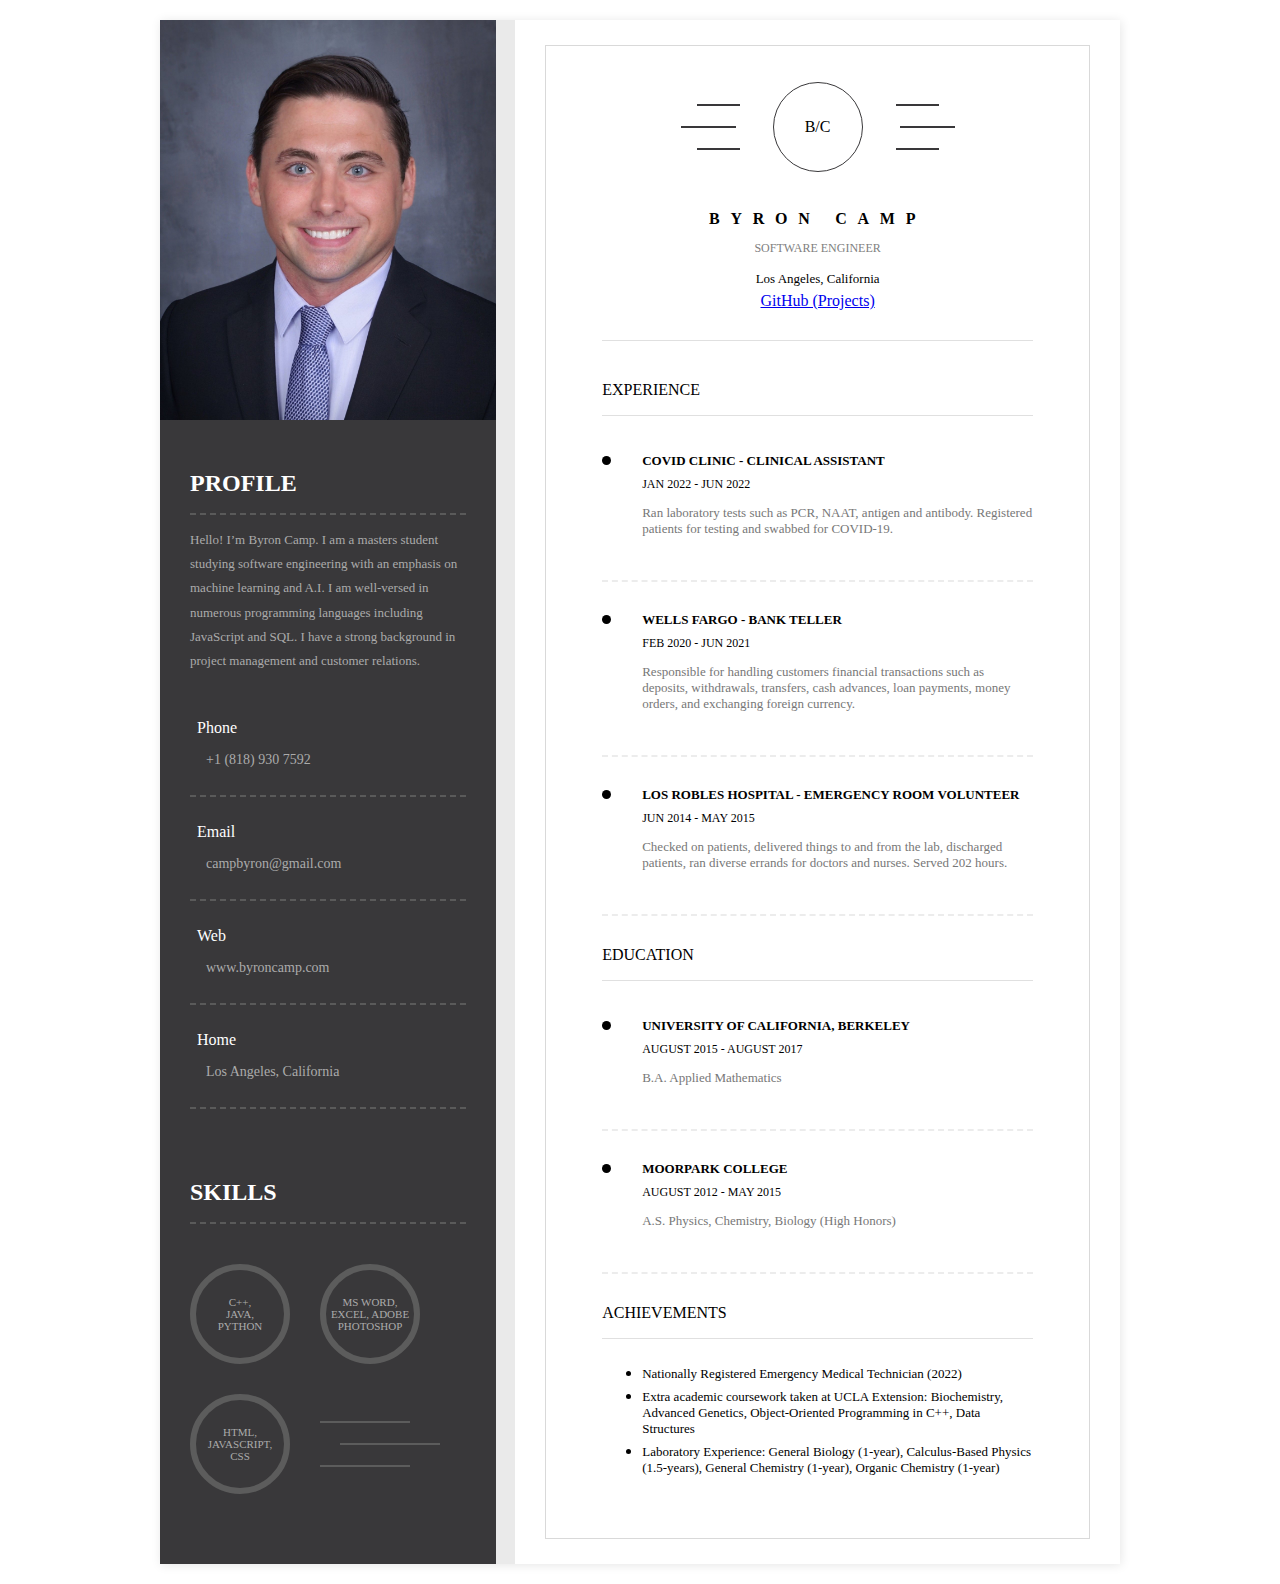
==== index.html @ 0280ff13 "Update index.html" ====
<!DOCTYPE html>
<html lang="en-us">
    <head>
        <meta charset="UTF-8">
        <title>Byron Camp</title>
        <link href="Template.css" rel="stylesheet" type="text/css">
        <meta name="viewport" content="width=device-width, initial-scale=1.0">
    </head>
    <body>
<div class="container">
    <div class="profile">
      <div class="profile-photo"></div>
      <div class="profile-info">
        <h2 class="heading heading-light">
        Profile
      </h2>
      <p class="profile-text">
        Hello! I’m Byron Camp. I am a masters student studying software engineering with an emphasis on machine learning and A.I. I am well-versed in numerous programming languages including JavaScript and SQL. I have a strong background in project management and customer relations.
      </p>
        <div class="contacts">
          <div class="contacts-item">
             <h3 class="contacts-title">
               <i class="fas fa-phone-volume"></i>
               Phone
            </h3>
            <a href="tel:+18189307592" class="contacts-text">+1 (818) 930 7592</a>
          </div>
          <div class="contacts-item">
            <h3 class="contacts-title">
               <i class="fas fa-envelope"></i>
               Email
            </h3>
            <a href="mailto:campbyron@gmail.com" class="contacts-text">campbyron@gmail.com</a>
          </div>
          <div class="contacts-item">
            <h3 class="contacts-title">
               <i class="fas fa-globe-americas"></i>
               Web
            </h3>
            <a href="http://www.byroncamp.com" class="contacts-text">www.byroncamp.com</a>
          </div>
          <div class="contacts-item">
            <h3 class="contacts-title">
               <i class="fas fa-map-marker-alt"></i>
               Home
            </h3>
            <address class="contacts-text">
              Los Angeles, California <br>
            </address>
          </div>
        </div>
        <h2 class="heading heading-light">Skills</h2>
        <div class="languages">
          <div class="language">
            <center class="language-text">C++, <br> JAVA, <br>Python</center>
          </div>
          <div class="language">
            <center class="language-text">MS Word, Excel, Adobe Photoshop</center>
          </div>
          <div class="language">
            <center class="language-text">HTML, JavaScript, <br> CSS</center>
          </div>
          <div class="lines">
            <span class="line"></span>
            <span class="line"></span>
            <span class="line"></span>
          </div>
        </div>
      </div>
    </div>
    <div class="resume">
      <div class="resume-wrap">
        <div class="logo">
          <div class="logo-lines logo-lines_left">
            <span class="logo-line"></span>
            <span class="logo-line"></span>
            <span class="logo-line"></span>
          </div>
          <div class="logo-img">
            B/C
          </div>
          <div class="logo-lines logo-lines_right">
            <span class="logo-line"></span>
            <span class="logo-line"></span>
            <span class="logo-line"></span>
          </div>
        </div>
        <div class="about">
          <h1 class="name">Byron Camp</h1>
          <span class="position">Software Engineer</span>
          <address class="about-address">Los Angeles, California</address>
          <a class="weblink" href="https://github.com/byroncamp" target="_blank">GitHub (Projects)</a>
        </div>
        <div class="experience">
          <h2 class="heading heading_dark">
            Experience
          </h2>
          <ul class="list">
            <li class="list-item">
              <h4 class="list-item__title">Covid Clinic - Clinical Assistant</h4>
              <span class="list-item__date">Jan 2022 - Jun 2022</span>
              <p class="list-item__text"> Ran laboratory tests such as PCR, NAAT, antigen and antibody. Registered patients for testing and swabbed for COVID-19. </p>
            </li>
            <li class="list-item">
              <h4 class="list-item__title">Wells Fargo - Bank Teller</h4>
              <span class="list-item__date">Feb 2020 - Jun 2021</span>
              <p class="list-item__text">Responsible for handling customers financial transactions such as deposits, withdrawals, transfers, cash advances,
                loan payments, money orders, and exchanging foreign currency. 
              </p>
            </li>
            <li class="list-item">
              <h4 class="list-item__title">Los Robles Hospital - Emergency Room Volunteer</h4>
              <span class="list-item__date">Jun 2014 - May 2015</span>
              <p class="list-item__text"> Checked on patients, delivered things to and from the lab, discharged patients, ran diverse errands for doctors and nurses.
                Served 202 hours.
              </p>
            </li>
          </ul>
        </div>
        <div class="education">
          <h2 class="heading heading_dark">
            Education
          </h2>
          <ul class="list">
            <li class="list-item list-item">
              <h4 class="list-item__title">University of California, Berkeley</h4>
              <span class="list-item__date">August 2015 - August 2017</span>
              <p class="list-item__text">B.A. Applied Mathematics</p>
            </li>
            <li class="list-item list-item_">
              <h5 class="list-item__title">Moorpark College</h5>
              <span class="list-item__date">August 2012 - May 2015</span>
              <p class="list-item__text">A.S. Physics, Chemistry, Biology (High Honors)</p>
            </li>
          </ul>
        </div>
        <div class="skills">
          <h2 class="heading heading_dark heading_skills">
            Achievements
          </h2>
          
          
        <ul>
          <li>
            <address class="about-address">Nationally Registered Emergency Medical Technician (2022)</address>
          </li>
          <li>
            <address class="about-address">Extra academic coursework taken at UCLA Extension: Biochemistry, Advanced Genetics, Object-Oriented Programming in C++, 
            Data Structures</address>
          </li>
          <li>
            <address class="about-address">Laboratory Experience: General Biology (1-year), Calculus-Based Physics (1.5-years), General Chemistry (1-year), Organic Chemistry (1-year) </address>
          </li>
        
          </ul>
      
      </div>
    </div>
  </div>
  
  
</body>
  </html>
---- Template.css ----
html {
    box-sizing: border-box;
  }
  *, *:after, *:before {
    box-sizing: inherit;
  }
  .container {
    display: flex;
    max-width: 960px;
    background-color: #eaeaea;
    justify-content: space-between;
    margin: 20px auto;
    box-shadow: 1px 1px 10px rgba(0,0,0,0.1)
  }
  .profile {
    flex-basis: 35%;
    background-color: #39383a;
    color: #ababab;
  }
  .profile-photo {
    height: 400px;
    background-image: url("ByronMain.jpg");
    background-size: cover;
    background-position: top;
    background-repeat: no-repeat;
    max-width:100%;
    max-height:100%; 
  }
  .profile-info {
    padding-left: 30px;
    padding-right: 30px;
    padding-top: 50px;
    padding-bottom: 70px;
  }
  .profile-text {
    font-size: 13px;
    line-height: 24.19px;
    margin-bottom: 20px;
  }
  .heading {
    margin: 0;
    padding-bottom: 16px;
    text-transform: uppercase;
    font-weight: 700;
  }
  .heading-light {
    color: #ffffff;
    border-bottom: 2px #5a5a5a dashed;
  }
  .contacts {
    margin-bottom: 70px;
  }
  .contacts-title {
    color: #fff;
    margin-bottom: 13px;
    font-size: 16px;
    font-weight: 400;
  }
  .contacts-text {
    color: #ababab;
    text-decoration: none;
    padding-left: 16px;
    line-height: 20.97px;
    font-size: 14px;
  }
  .contacts-item {
    padding-top: 10px;
    padding-bottom: 24px;
    border-bottom: 2px #5a5a5a dashed;
  }
  address {
    font-style: normal;
  }
  .fas {
    margin-right: 7px;
  }
  .languages {
    display: flex;
    flex-wrap: wrap;
    padding-top: 40px;
  }
  .language {
    width: 100px;
    height: 100px;
    border: 6px solid #5c5c5c;
    border-radius: 50%;
    display: flex;
    justify-content: center;
    align-items: center;
    flex-direction: column;
    margin-bottom: 30px;
    margin-right: 30px;
  }
  .language:nth-child(3) {
    margin-bottom: 0;
  }
  .language-text {
    text-transform: uppercase;
    font-size: 11px
  }
  .languages-per {
    font-size: 15px;
    font-weight: 600;
  }
  .lines {
    display: flex;
    flex-direction: column;
    justify-content: center;
  }
  .line {
    display: block;
    width: 90px;
    height: 2px;
    background-color: #5c5c5c;
    margin-top: 10px;
    margin-bottom: 10px;
  }
  .line:nth-child(2) {
    width: 100px;
    margin-left: 20px;
  }
  .resume {
    padding: 25px 30px;
    flex-basis: 63%;
    background-color: #fff;
  }
  .resume-wrap {
    padding: 36px 56px;
    border: 1px solid rgba(168, 168, 168, 0.44);
    min-height: 100%;
  }
  .logo {
    display: flex;
    justify-content: center;
    margin-bottom: 38px;
  }
  .logo-img {
    width: 90px;
    height: 90px;
    border: 1px solid #39383a;
    border-radius: 50%;
    display: flex;
    justify-content: center;
    align-items: center;
  }
  .logo-lines {
    display: flex;
    align-items: center;
    justify-content: center;
    flex-direction: column;
    margin-left: 17px;
    margin-right: 17px;
  }
  .logo-line {
    width: 43px;
    height: 2px;
    background-color: #39383a;
    margin-top: 10px;
    margin-bottom: 10px;
  }
  .logo-lines_left .logo-line:nth-child(2) {
    margin-right: 20px;
    width: 55px;
  }
  .logo-lines_right .logo-line:nth-child(2) {
    margin-left: 20px;
    width: 55px;
  }
  .about {
    padding-bottom: 30px;
    border-bottom: 1px solid #e0e0e0;
    text-align: center;
    margin-bottom: 40px;
  }
  .name {
    font-size: 16px;
    text-transform: uppercase;
    letter-spacing: 10.75px;
    margin-bottom: 10px;
  }
  .position {
    display: inline-block;
    font-size: 12px;
    text-transform: uppercase;
    color: #808080;
    margin-bottom: 15px;
  }
  .about-address {
    font-size: 13px;
    margin-bottom: 5px;
    font-family: Roboto;
  }
  .about-contacts {
    font-size: 8px;
  }
  .about-contacts__link {
    text-decoration: none;
    color: #777777;
  }
  .heading_dark {
    font-size: 16px;
    font-weight: 400;
    border-bottom: 1px solid #e0e0e0;
    margin-bottom: 37px;
  }
  .list {
    list-style: none;
    padding-left: 0;
  }
  .list-item {
    position: relative;
    padding-left: 40px;
    padding-bottom: 30px;
    margin-bottom: 30px;
    border-bottom: 2px dashed #ececec;
  }
  .list-item:before {
    content: '';
    position: absolute;
    left: 0;
    top: 3px;
    width: 9px;
    height: 9px;
    border-radius: 50%;
    background-color: #000;
  }
  .list-item__title {
    font-size: 13px;
    text-transform: uppercase;
    margin-bottom: 5px;
  }.list-item__date {
    font-size: 12px;
    text-transform: uppercase;
  }
  .list-item__text {
    font-size: 13px;
    color: #777;
  }
  .list-item_non-border {
    border: none;
  }
  .heading_skills {
    margin-bottom: 25px;
  }
  .skills-list {
    list-style-type: none;
    padding-left: 0;
  }
  .skills-list__item {
    margin-bottom: 30px;
    text-transform: uppercase;
    font-size: 11px;
    display: flex;
    justify-content: space-between;
  }
  .level {
    width: 70%;
    height: 8px;
    border: 1px solid #39383a;
    position: relative;
  }
  .level:before {
    content: '';
    position: absolute;
    left: 0;
    top: 0;
    height: 100%;
    background-color: #898989;
  }
  .level-80:before {
    width: 80%;
  }
  .level-90:before {
    width: 90%;
  }
  .level-50:before {
    width: 50%;
  }
  
  @media (max-width: 1024px) {
    .container {
      width: 90%;
    }
  }
  
  @media (max-width: 992px) {
    .container {
      flex-direction: column;
      width: 70%;
    }
    .profile-photo {
      width: 200px;
      height: 200px;
      border: 3px solid #fff;
      margin: auto;
      margin-top: 40px;
    }
    .profile {
      position: relative;
    }
    .profile:before {
      content: '';
      width: 100%;
      height: 150px;
      background-color: #03A9F4;
      display: block;
      position: absolute;
    }
    .profile-photo {
      position: relative;
      z-index: 0;
    }
    .lines {
      display: none;
    }
  }
  @media (max-width: 768px) {
    .container {
      width: 80%;
    }
    .resume {
      padding: 10px;
    }
    .resume-wrap {
      padding-left: 20px;
      padding-right: 20px;
    }
    .list-item__title {
      font-size: 12px;
    }
    .list-item__date {
      font-size: 12px;
    }
    .list-item__text {
      font-size: 12px;
      line-height: 1.4;
    }
    .about-contacts__link {
      display: block;
      font-size: 13px;
    }
  }
  @media (max-width: 567px) {
    .logo-img {
      width: 70px;
      height: 70px;
    }
    .logo-lines {
      margin-left: 8px;
      margin-right: 8px;
    }
  }
  @media (max-width: 480px) {
    .logo {
      display: none;
    }
    .container {
      min-width: 320px;
    }
    .name {
      letter-spacing: normal;
    }
    .level {
      width: 50%;
    }
    
  }
 
.weblink:hover{
  font-family: Roboto;
  font-size: 16px;
  color: blue;
  font-style: normal;
  transition: color 0.1s;
}
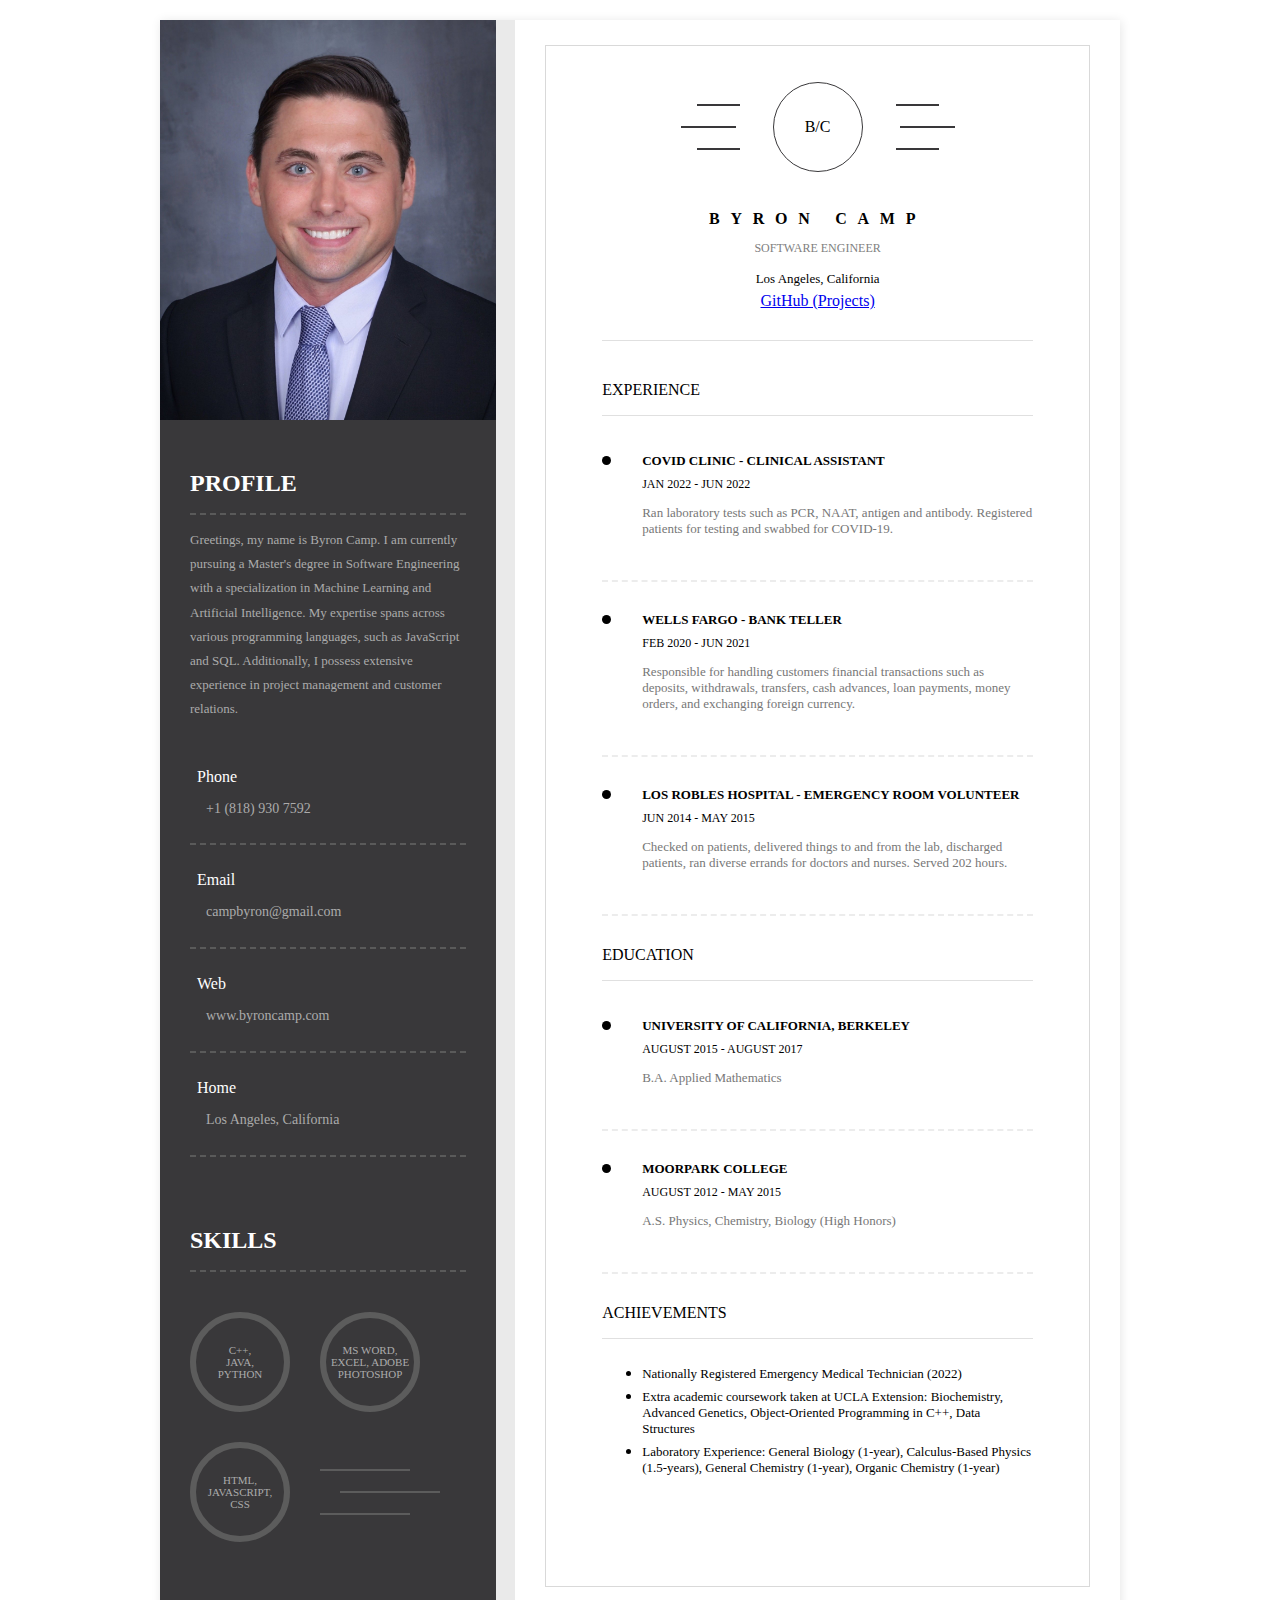
==== commit cd65ac40: "Update index.html" ====
--- a/index.html
+++ b/index.html
@@ -1,10 +1,9 @@
 <!DOCTYPE html>
 <html lang="en-us">
     <head>
-        <meta charset="UTF-8">
+        <meta charset="UTF-8" name="viewport" content="width=device-width, initial-scale=1.0">
         <title>Byron Camp</title>
         <link href="Template.css" rel="stylesheet" type="text/css">
-        <meta name="viewport" content="width=device-width, initial-scale=1.0">
     </head>
     <body>
 <div class="container">
@@ -15,7 +14,9 @@
         Profile
       </h2>
       <p class="profile-text">
-        Hello! I’m Byron Camp. I am a masters student studying software engineering with an emphasis on machine learning and A.I. I am well-versed in numerous programming languages including JavaScript and SQL. I have a strong background in project management and customer relations.
+       Greetings, my name is Byron Camp. I am currently pursuing a Master's degree in Software Engineering with a specialization in Machine Learning and Artificial Intelligence. 
+       My expertise spans across various programming languages, such as JavaScript and SQL. 
+       Additionally, I possess extensive experience in project management and customer relations.
       </p>
         <div class="contacts">
           <div class="contacts-item">
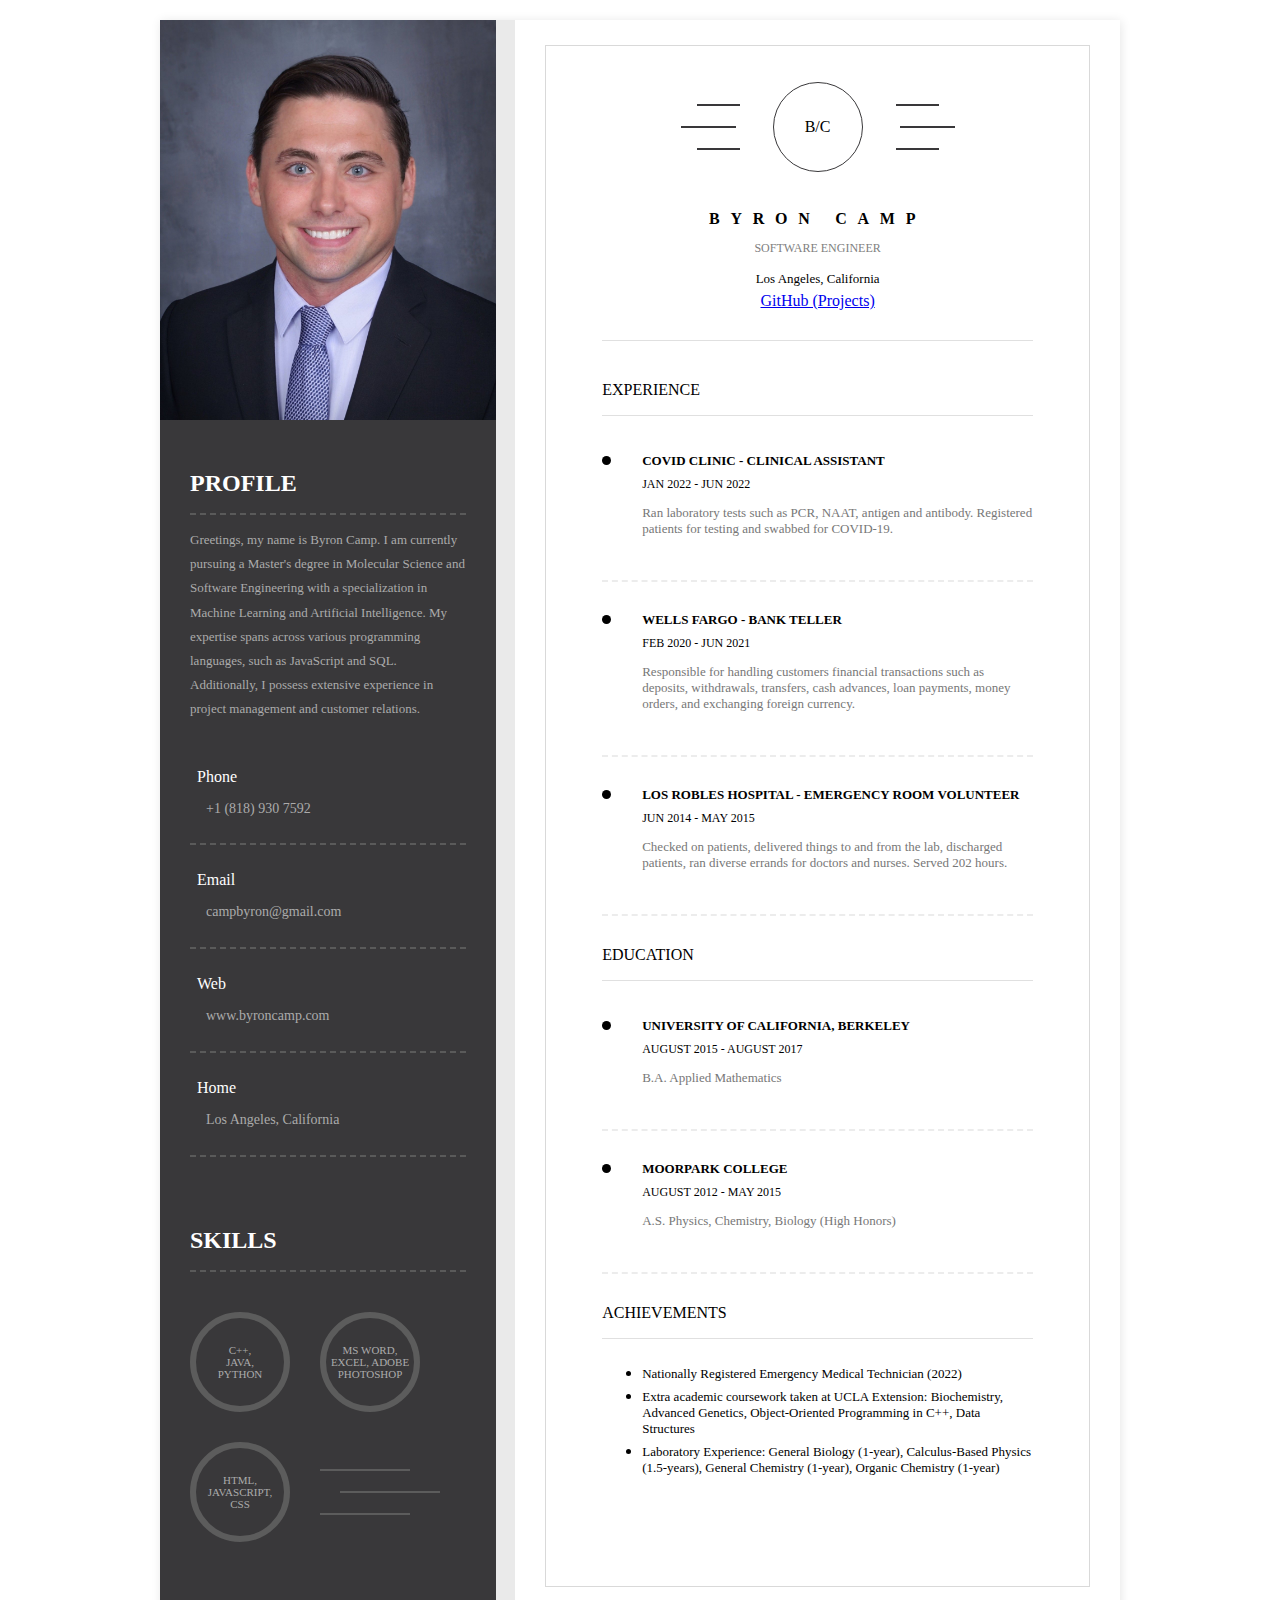
==== commit 9702f184: "Update index.html" ====
--- a/index.html
+++ b/index.html
@@ -14,7 +14,7 @@
         Profile
       </h2>
       <p class="profile-text">
-       Greetings, my name is Byron Camp. I am currently pursuing a Master's degree in Software Engineering with a specialization in Machine Learning and Artificial Intelligence. 
+       Greetings, my name is Byron Camp. I am currently pursuing a Master's degree in Molecular Science and Software Engineering with a specialization in Machine Learning and Artificial Intelligence. 
        My expertise spans across various programming languages, such as JavaScript and SQL. 
        Additionally, I possess extensive experience in project management and customer relations.
       </p>
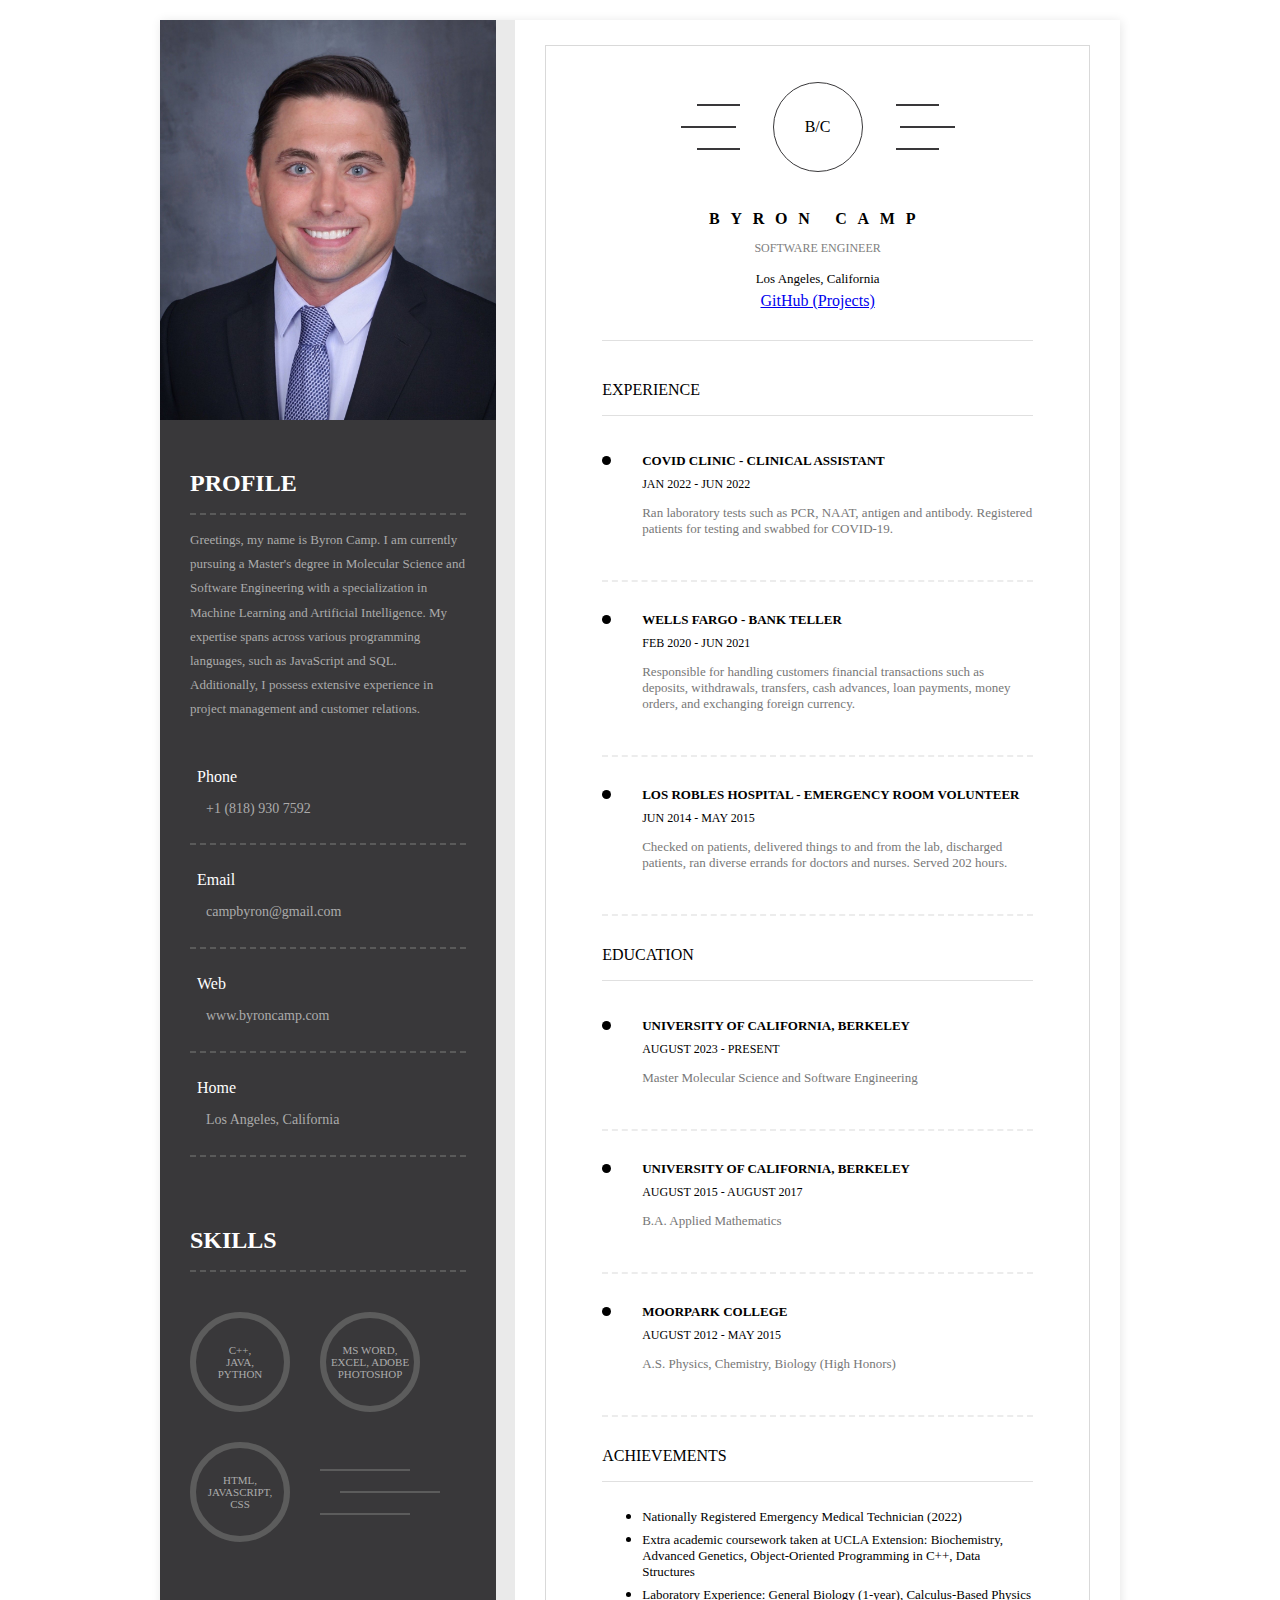
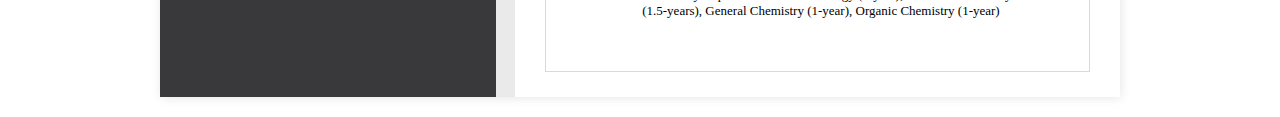
==== commit f6ec4d17: "Update index.html" ====
--- a/index.html
+++ b/index.html
@@ -123,7 +123,12 @@
             Education
           </h2>
           <ul class="list">
-            <li class="list-item list-item">
+            <li class="list-item list-item_">
+              <h5 class="list-item__title">University of California, Berkeley</h5>
+              <span class="list-item__date">August 2023 - Present</span>
+              <p class="list-item__text">Master Molecular Science and Software Engineering</p>
+            </li>
+              <li class="list-item list-item">
               <h4 class="list-item__title">University of California, Berkeley</h4>
               <span class="list-item__date">August 2015 - August 2017</span>
               <p class="list-item__text">B.A. Applied Mathematics</p>
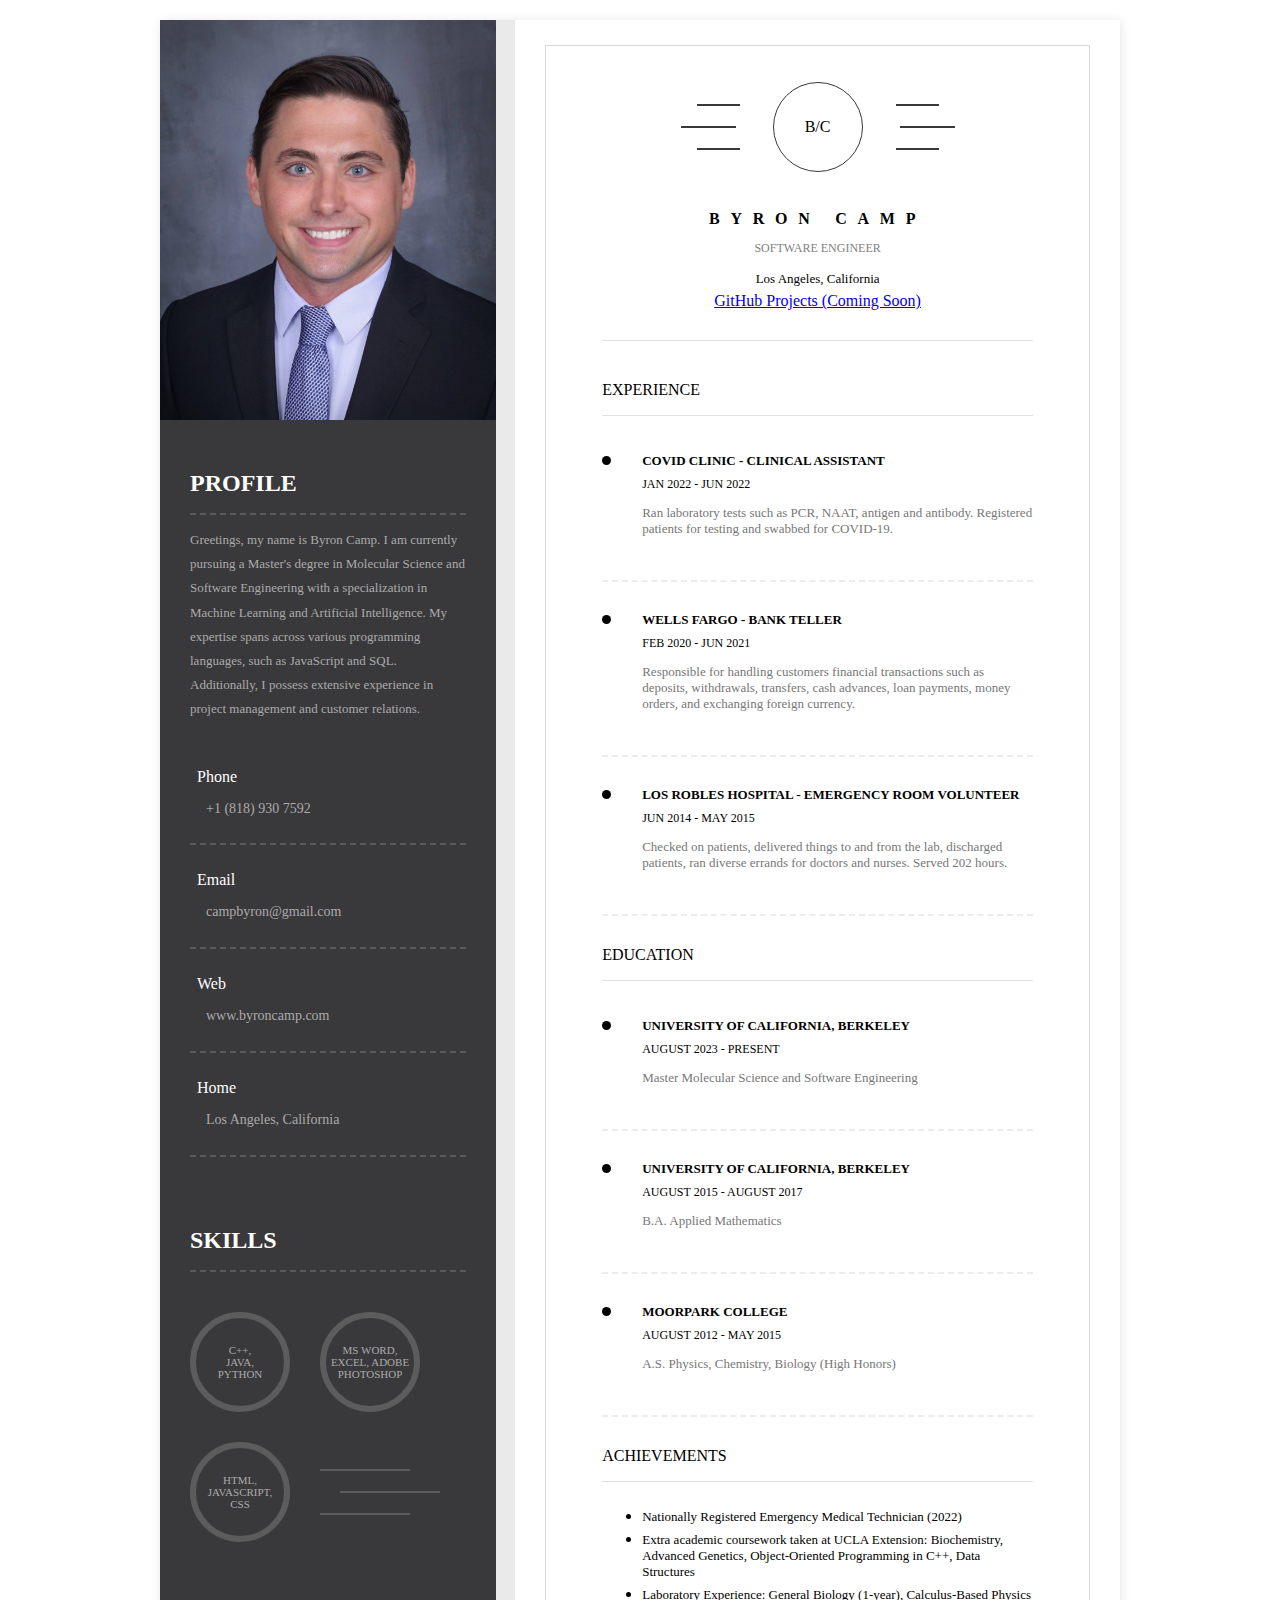
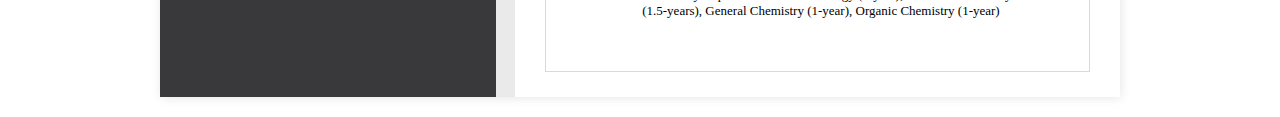
==== commit c39882fe: "Update index.html" ====
--- a/index.html
+++ b/index.html
@@ -90,7 +90,7 @@
           <h1 class="name">Byron Camp</h1>
           <span class="position">Software Engineer</span>
           <address class="about-address">Los Angeles, California</address>
-          <a class="weblink" href="https://github.com/byroncamp" target="_blank">GitHub (Projects)</a>
+          <a class="weblink" href="https://github.com/byroncamp" target="_blank">GitHub Projects (Coming Soon)</a>
         </div>
         <div class="experience">
           <h2 class="heading heading_dark">
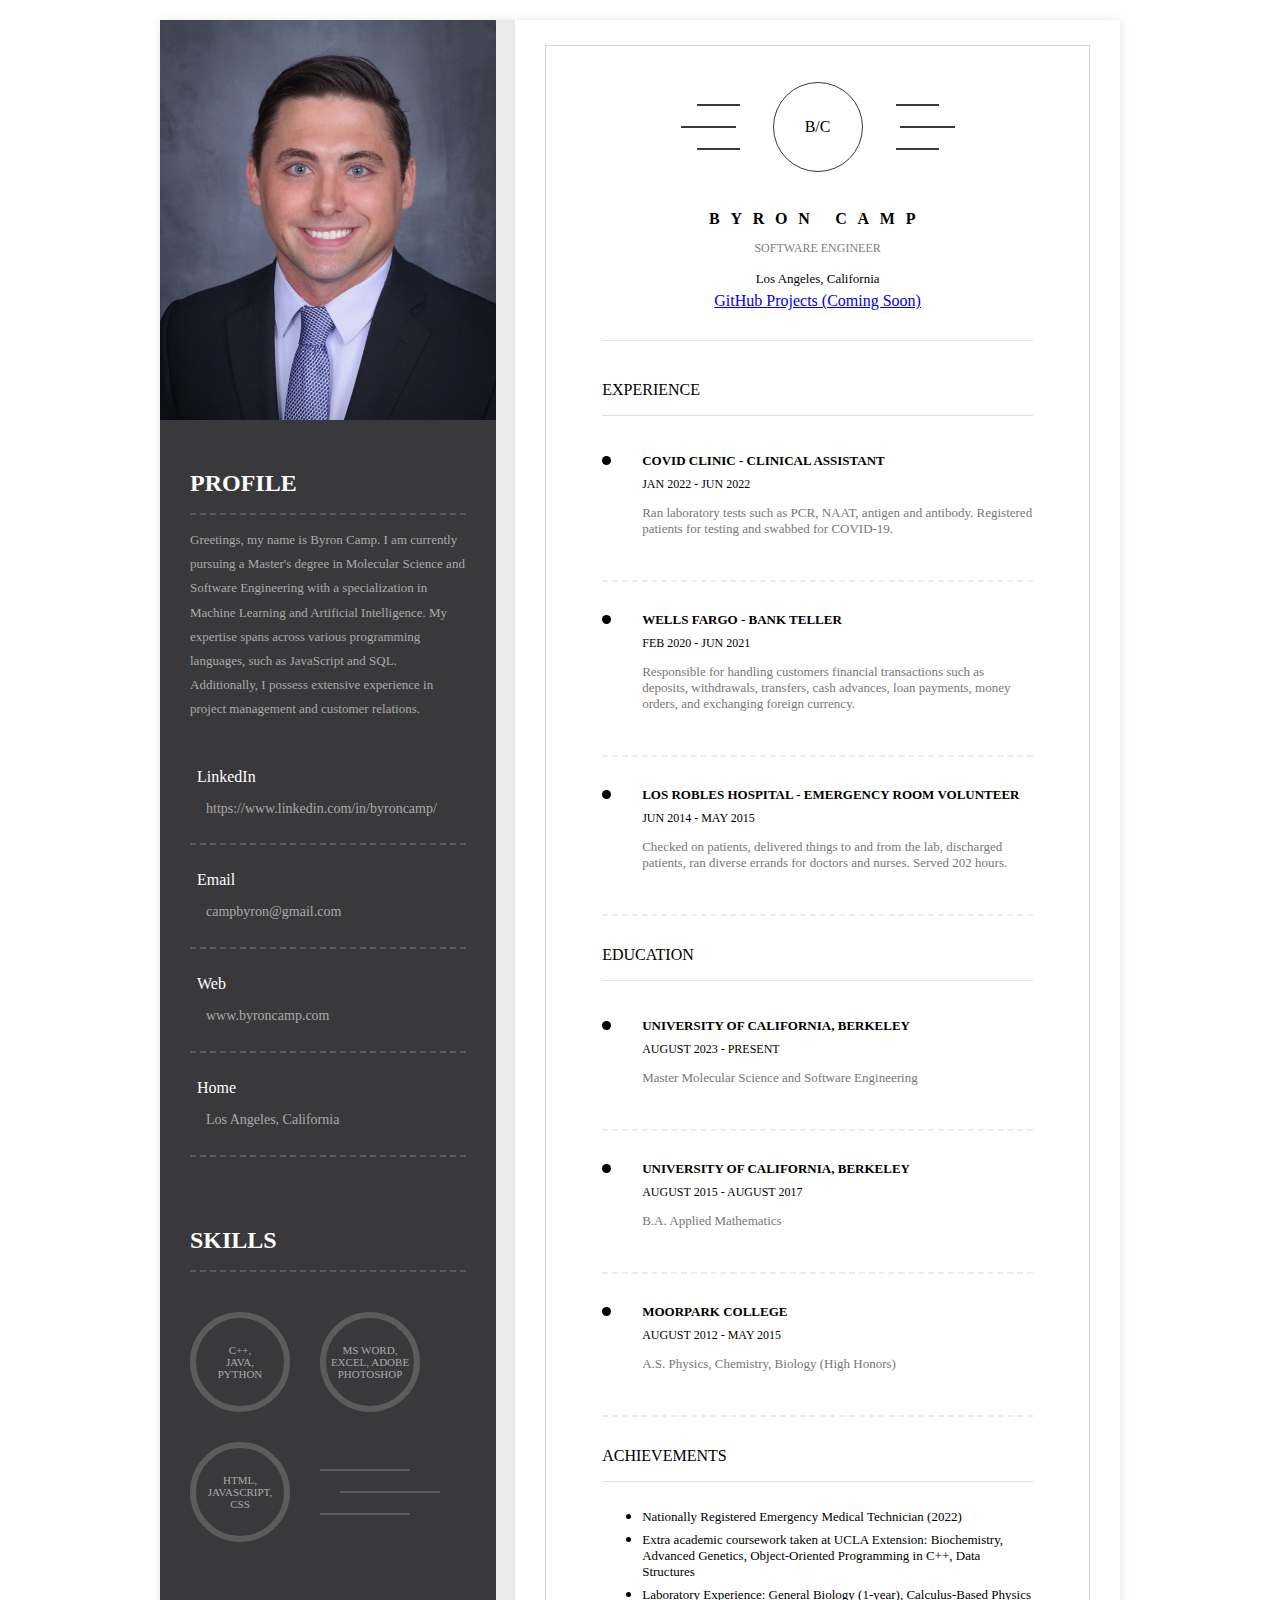
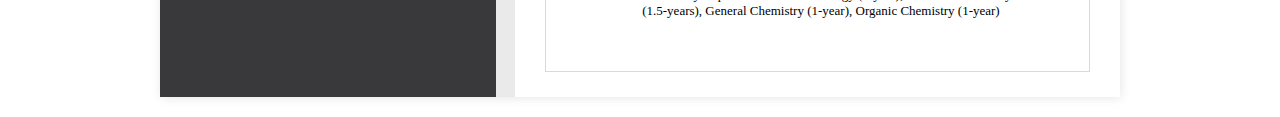
==== commit cecbd6d7: "Update index.html" ====
--- a/index.html
+++ b/index.html
@@ -22,9 +22,9 @@
           <div class="contacts-item">
              <h3 class="contacts-title">
                <i class="fas fa-phone-volume"></i>
-               Phone
+               LinkedIn
             </h3>
-            <a href="tel:+18189307592" class="contacts-text">+1 (818) 930 7592</a>
+            <a href="https://www.linkedin.com/in/byroncamp/" target="_blank" class="contacts-text">https://www.linkedin.com/in/byroncamp/</a>
           </div>
           <div class="contacts-item">
             <h3 class="contacts-title">
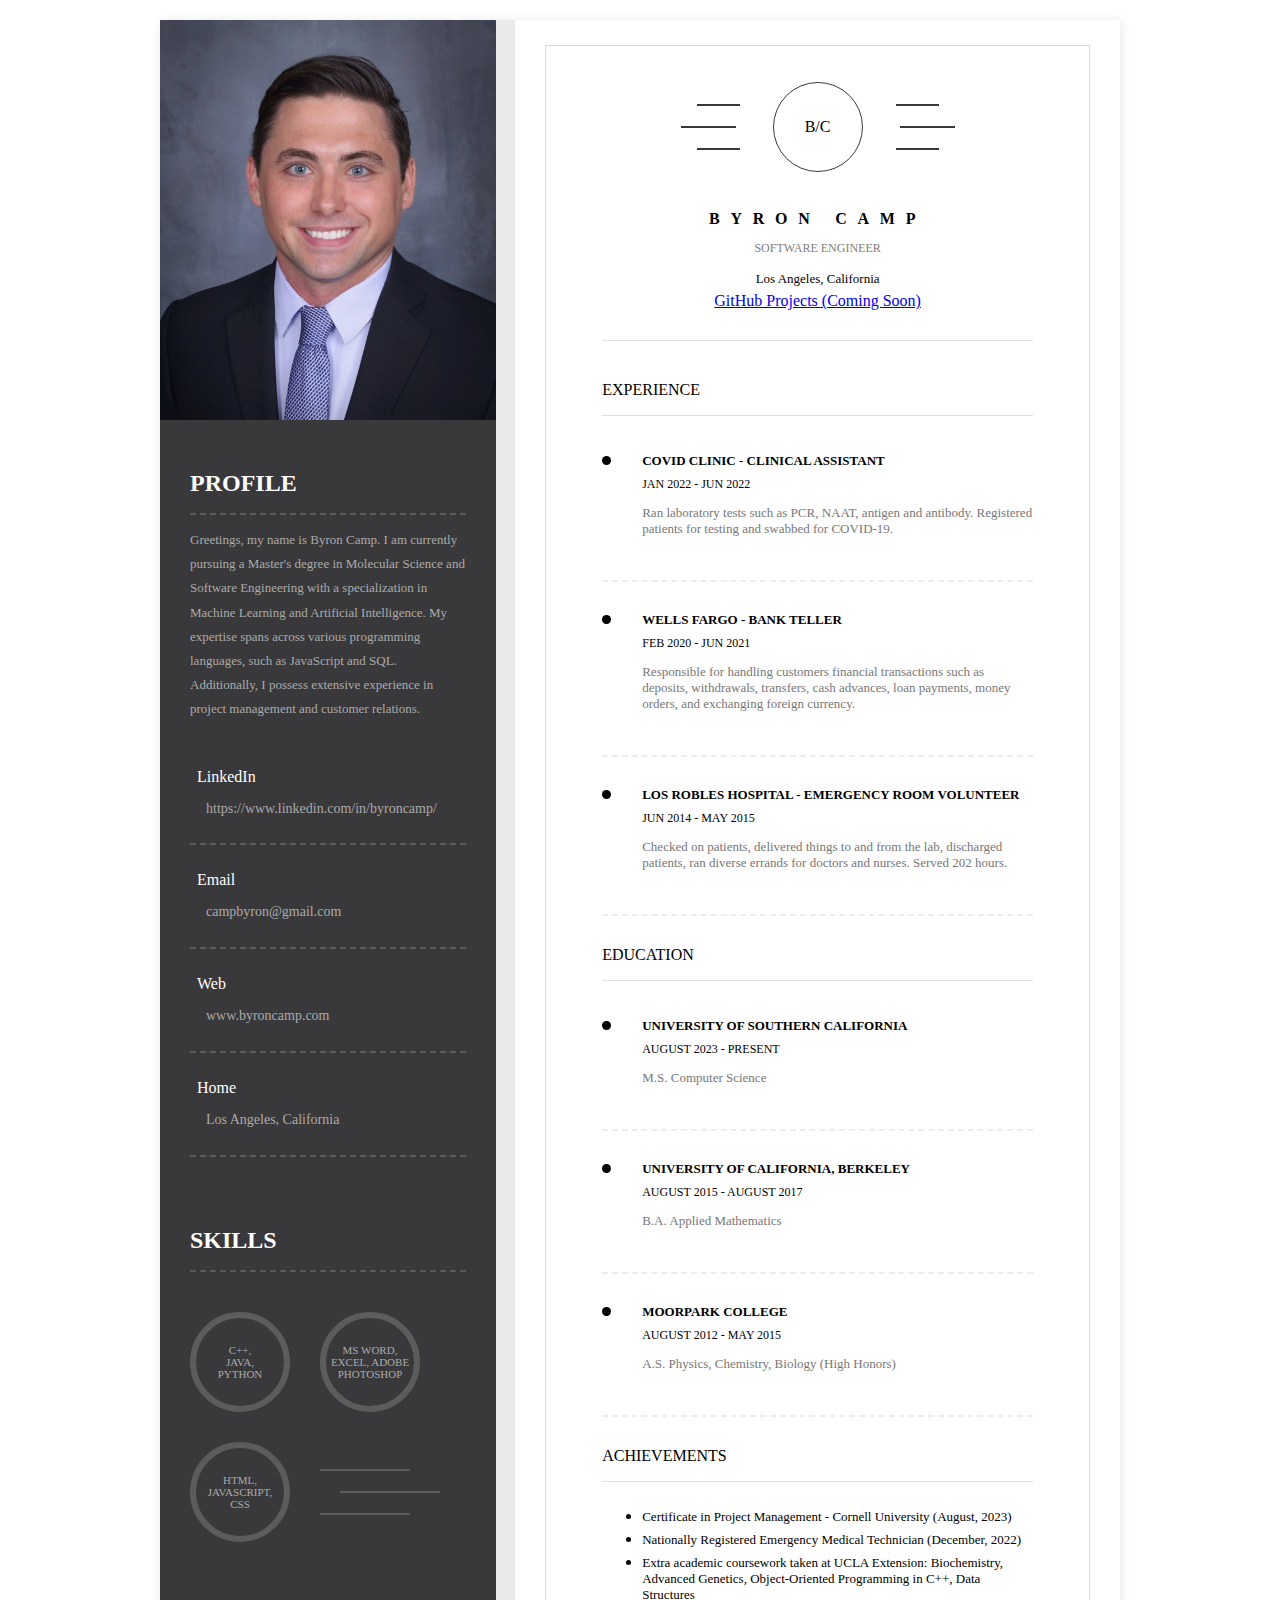
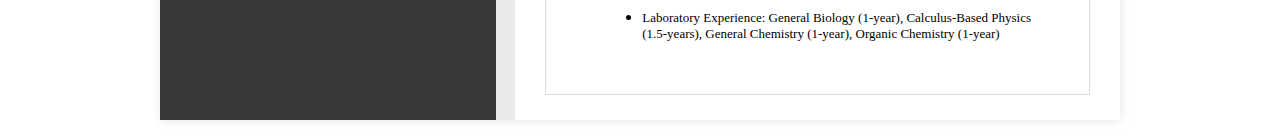
==== commit bf687998: "Update index.html" ====
--- a/index.html
+++ b/index.html
@@ -124,9 +124,9 @@
           </h2>
           <ul class="list">
             <li class="list-item list-item_">
-              <h5 class="list-item__title">University of California, Berkeley</h5>
+              <h5 class="list-item__title">University of Southern California</h5>
               <span class="list-item__date">August 2023 - Present</span>
-              <p class="list-item__text">Master Molecular Science and Software Engineering</p>
+              <p class="list-item__text">M.S. Computer Science</p>
             </li>
               <li class="list-item list-item">
               <h4 class="list-item__title">University of California, Berkeley</h4>
@@ -148,7 +148,10 @@
           
         <ul>
           <li>
-            <address class="about-address">Nationally Registered Emergency Medical Technician (2022)</address>
+            <address class="about-address">Certificate in Project Management - Cornell University (August, 2023)</address>
+          </li>
+            <li>
+            <address class="about-address">Nationally Registered Emergency Medical Technician (December, 2022)</address>
           </li>
           <li>
             <address class="about-address">Extra academic coursework taken at UCLA Extension: Biochemistry, Advanced Genetics, Object-Oriented Programming in C++, 
